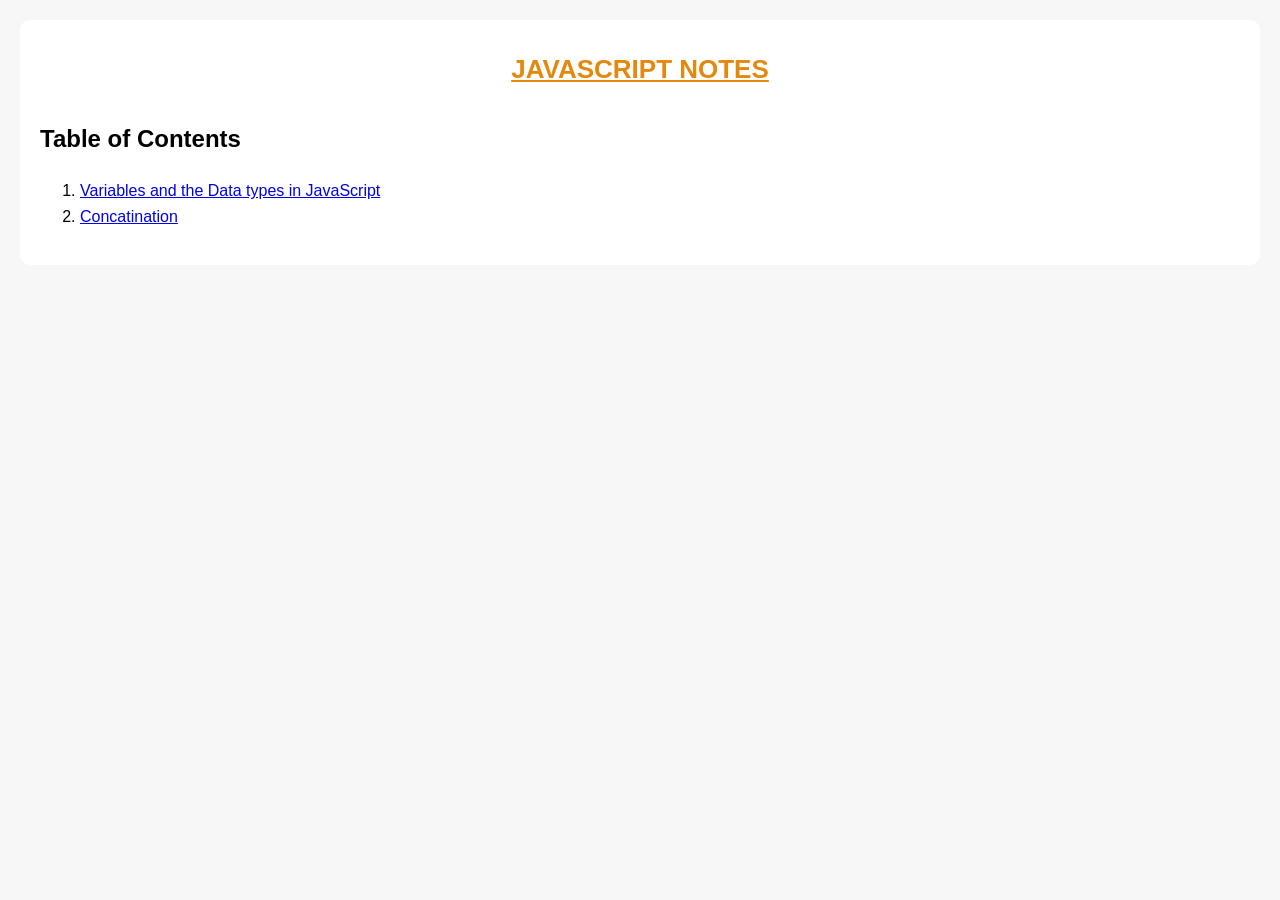
==== index.html @ ae6fb250 "added concatination and the added on index page as well" ====
<!DOCTYPE html>
<html lang="en">

<head>
  <meta charset="UTF-8">
  <meta name="viewport" content="width=device-width, initial-scale=1.0">
  <title>JavaScript Notes</title>

  <link rel="stylesheet" href="css\styles.css">
</head>

<body>
  <div class="container body">
    <div Class="page_title">JAVASCRIPT NOTES</div>

    <div>
      <h2>Table of Contents</h2>
      <ol>
        <li>
          <a href="..pages\variablesAndDataTypes.html">Variables and the Data types in JavaScript</a>
        </li>
        <li>
          <a href="..pages\concatination.html">Concatination</a>
        </li>
      </ol>
    </div>

  </div>

</body>

</html>
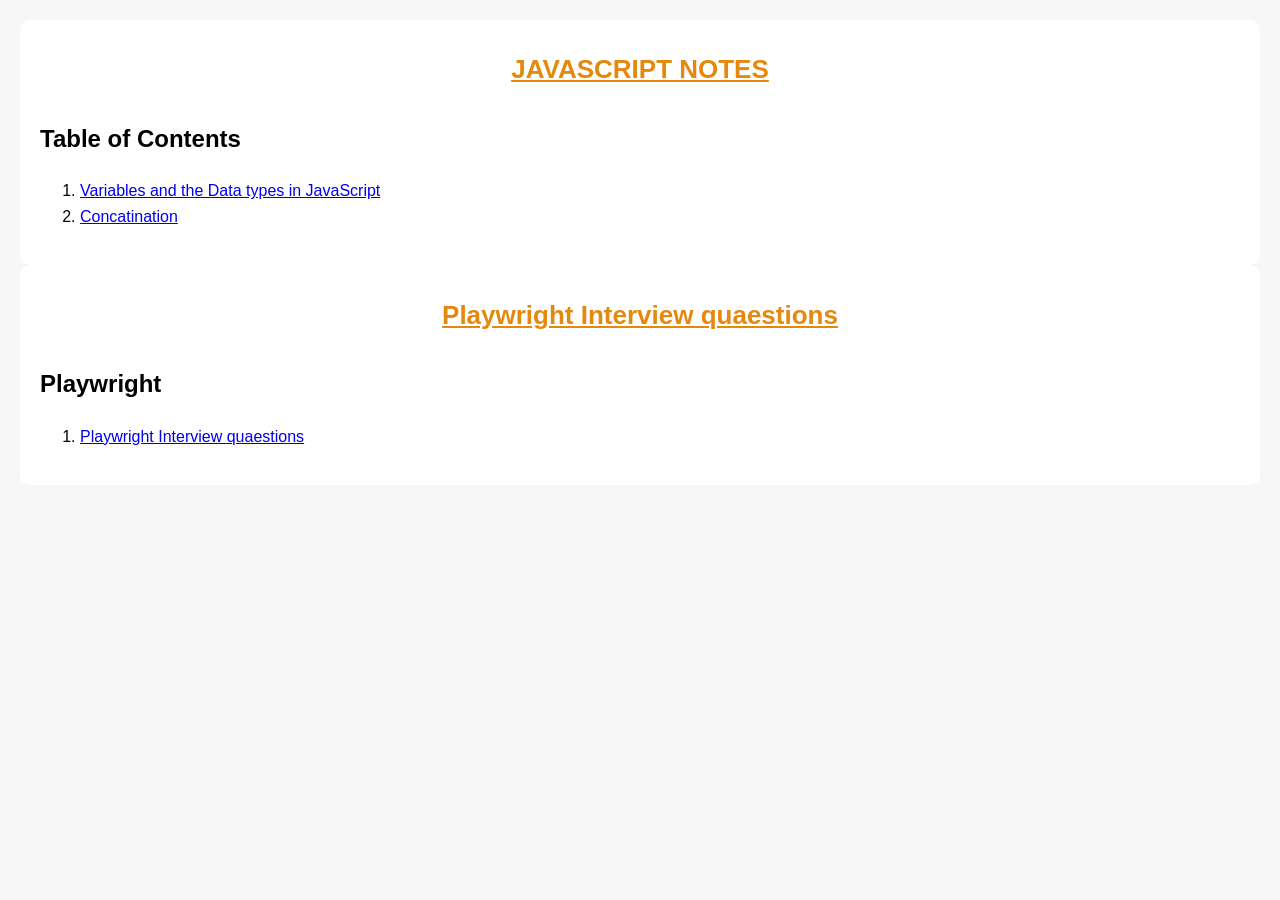
==== commit a272712e: "added the playwright interview questions and answers" ====
--- a/index.html
+++ b/index.html
@@ -27,6 +27,21 @@
 
   </div>
 
+
+  <div class="container body">
+    <div Class="page_title">Playwright Interview quaestions </div>
+
+    <div>
+      <h2>Playwright</h2>
+      <ol>
+        <li>
+          <a href="..pages\InterviewQuestionsPlaywright.html">Playwright Interview quaestions</a>
+        </li>
+      </ol>
+    </div>
+
+  </div>
+
 </body>
 
 </html>
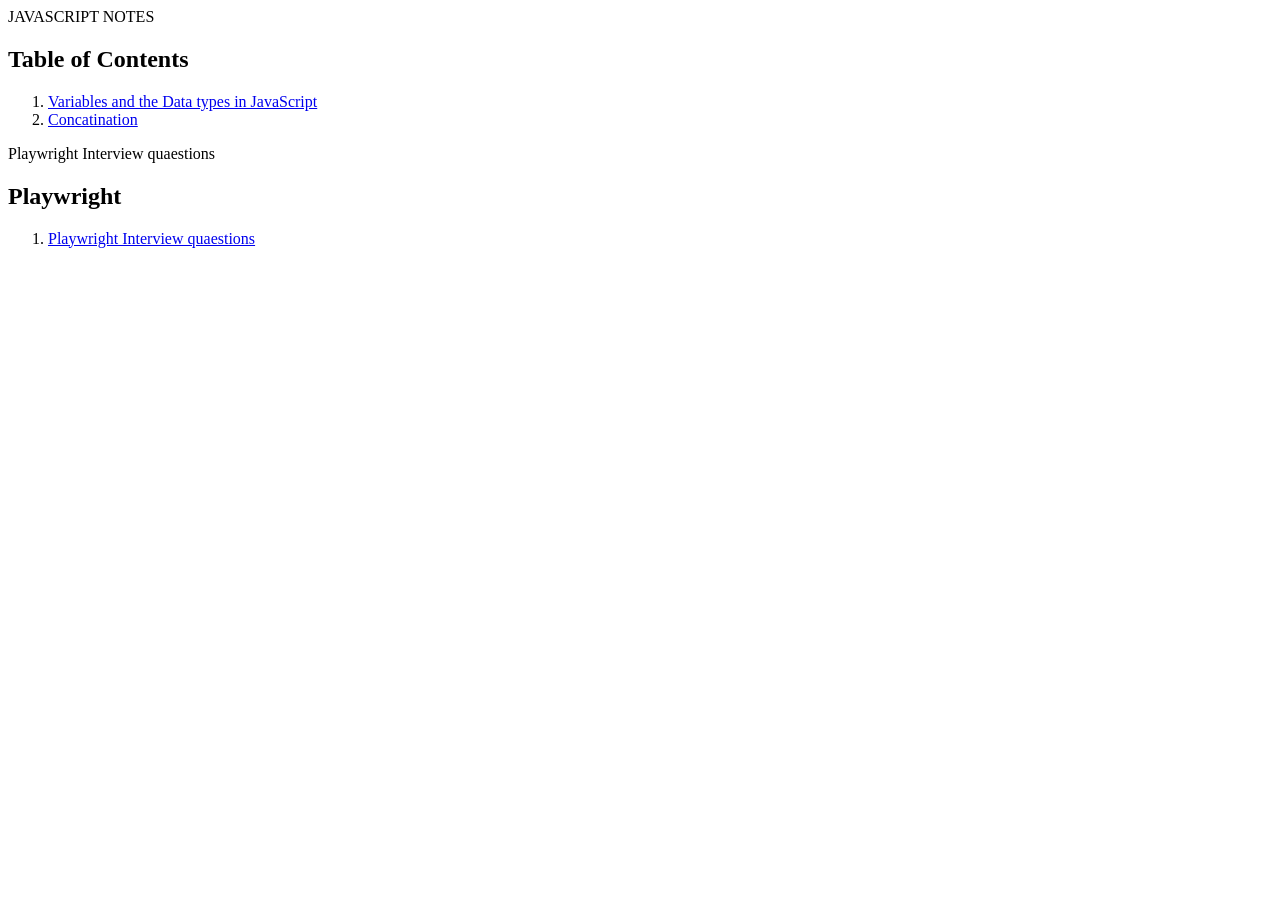
==== commit bb3f336b: "updated index file" ====
--- a/index.html
+++ b/index.html
@@ -6,7 +6,7 @@
   <meta name="viewport" content="width=device-width, initial-scale=1.0">
   <title>JavaScript Notes</title>
 
-  <link rel="stylesheet" href="css\styles.css">
+  <link rel="stylesheet" href="..css\styles.css">
 </head>
 
 <body>
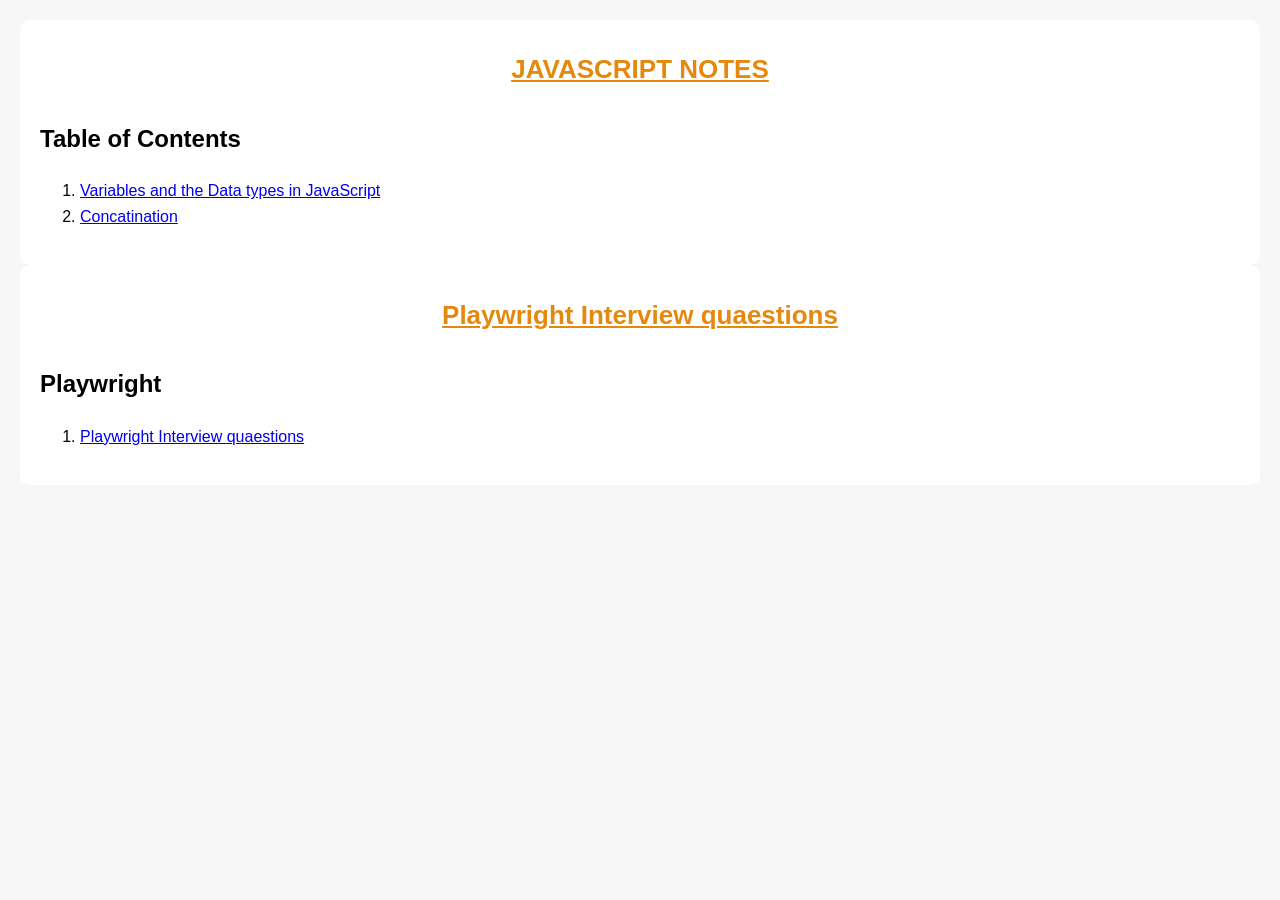
==== commit 6e9387ea: "updated the links" ====
--- a/index.html
+++ b/index.html
@@ -6,7 +6,7 @@
   <meta name="viewport" content="width=device-width, initial-scale=1.0">
   <title>JavaScript Notes</title>
 
-  <link rel="stylesheet" href="..css\styles.css">
+  <link rel="stylesheet" href="css\styles.css">
 </head>
 
 <body>
@@ -35,7 +35,7 @@
       <h2>Playwright</h2>
       <ol>
         <li>
-          <a href="..pages\InterviewQuestionsPlaywright.html">Playwright Interview quaestions</a>
+          <a href="pages\InterviewQuestionsPlaywright.html">Playwright Interview quaestions</a>
         </li>
       </ol>
     </div>
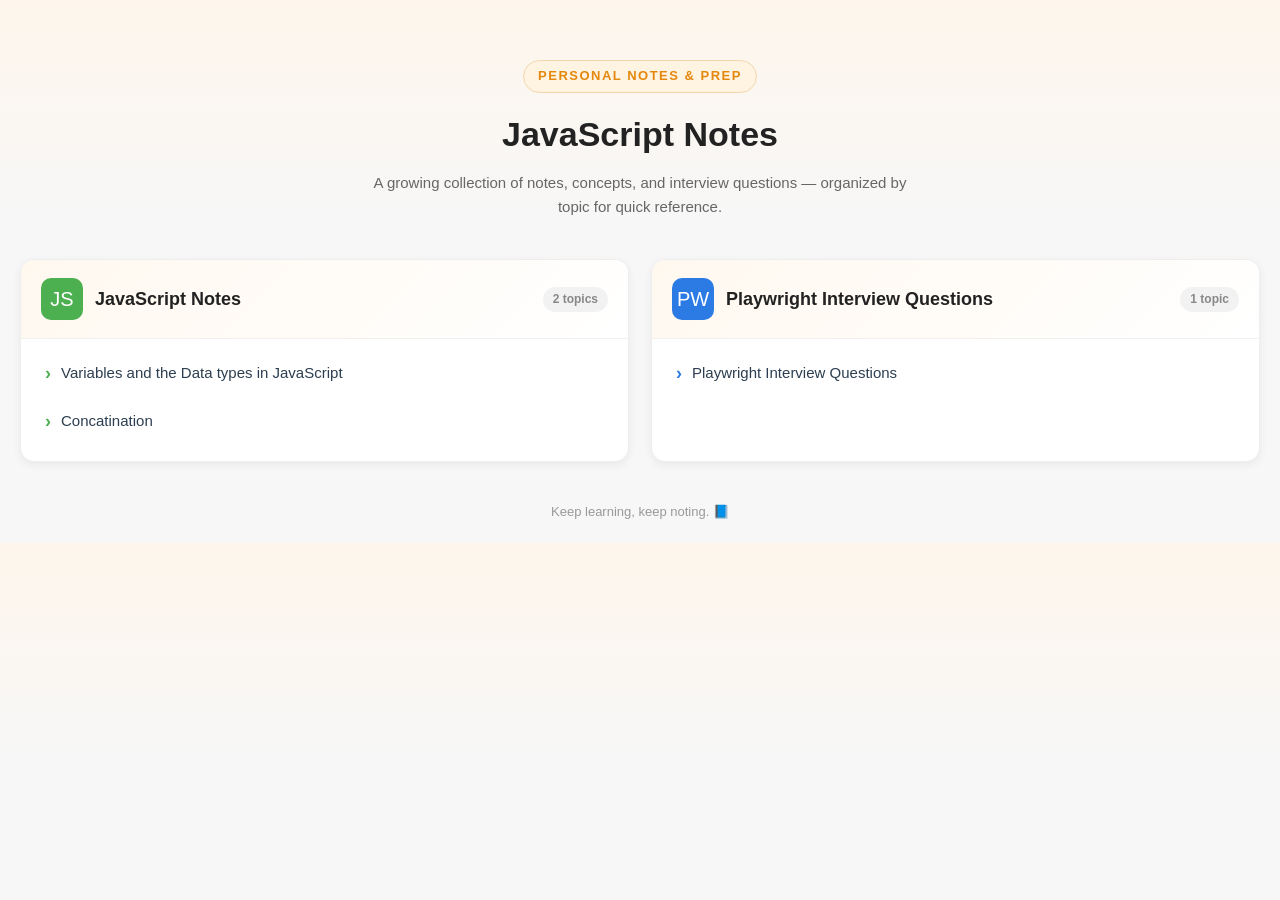
==== commit eaffebab: "updated the UI for the index.httml with claude ai" ====
--- a/index.html
+++ b/index.html
@@ -6,41 +6,51 @@
   <meta name="viewport" content="width=device-width, initial-scale=1.0">
   <title>JavaScript Notes</title>
 
-  <link rel="stylesheet" href="css\styles.css">
+  <link rel="stylesheet" href="/css/styles.css">
 </head>
 
 <body>
-  <div class="container body">
-    <div Class="page_title">JAVASCRIPT NOTES</div>
 
-    <div>
-      <h2>Table of Contents</h2>
-      <ol>
+  <div class="hero">
+    <span class="kicker">Personal Notes & Prep</span>
+    <h1>JavaScript Notes</h1>
+    <p>A growing collection of notes, concepts, and interview questions — organized by topic for quick reference.</p>
+  </div>
+
+  <div class="topics-grid">
+
+    <div class="topic-card">
+      <div class="topic-card-header">
+        <span class="topic-icon">JS</span>
+        <h2>JavaScript Notes</h2>
+        <span class="count">2 topics</span>
+      </div>
+      <ol class="topic-list">
         <li>
-          <a href="..pages\variablesAndDataTypes.html">Variables and the Data types in JavaScript</a>
+          <a href="pages/variablesAndDatatype.html">Variables and the Data types in JavaScript</a>
         </li>
         <li>
-          <a href="..pages\concatination.html">Concatination</a>
+          <a href="pages/concatination.html">Concatination</a>
+        </li>
+      </ol>
+    </div>
+
+    <div class="topic-card">
+      <div class="topic-card-header">
+        <span class="topic-icon">PW</span>
+        <h2>Playwright Interview Questions</h2>
+        <span class="count">1 topic</span>
+      </div>
+      <ol class="topic-list">
+        <li>
+          <a href="pages/InterviewQuestionsPlaywright.html">Playwright Interview Questions</a>
         </li>
       </ol>
     </div>
 
   </div>
 
-
-  <div class="container body">
-    <div Class="page_title">Playwright Interview quaestions </div>
-
-    <div>
-      <h2>Playwright</h2>
-      <ol>
-        <li>
-          <a href="pages\InterviewQuestionsPlaywright.html">Playwright Interview quaestions</a>
-        </li>
-      </ol>
-    </div>
-
-  </div>
+  <div class="site-footer">Keep learning, keep noting. 📘</div>
 
 </body>
 
--- a/css/styles.css
+++ b/css/styles.css
@@ -0,0 +1,269 @@
+strong {
+  color: #c40909;
+}
+
+.underline {
+  text-decoration: underline;
+  font-weight: bold;
+}
+
+* {
+  box-sizing: border-box;
+}
+
+body {
+  font-family: Arial, sans-serif;
+  line-height: 1.6;
+  margin: 20px;
+  background: linear-gradient(180deg, #fef6ec 0%, #f7f7f7 220px);
+  color: #333;
+}
+
+.page_title {
+  font-size: 26px;
+  font-weight: bold;
+  color: #e5880e;
+  text-decoration: underline;
+  display: flex;
+  justify-content: center;
+  align-items: center;
+  height: 60px;
+}
+
+h1 {
+  text-align: center;
+  color: #333;
+}
+
+.container {
+  max-width: 1440px;
+  margin: auto;
+  background: #fff;
+  padding: 20px;
+  border-radius: 10px;
+}
+
+.qa {
+  margin-bottom: 20px;
+  padding: 15px;
+  border-left: 5px solid #4caf50;
+  background: #f9f9f9;
+}
+
+.question {
+  font-weight: bold;
+  color: #2c3e50;
+  font-size: 20px;
+}
+
+.impquestion {
+  font-weight: bold;
+  color: #e5880e;
+  font-size: 20px;
+}
+
+.answer {
+  margin-top: 8px;
+  color: #444;
+}
+
+.section {
+  background: #fff;
+  padding: 15px;
+  margin-bottom: 20px;
+  border-radius: 8px;
+  box-shadow: 0px 2px 5px rgba(0, 0, 0, 0.1);
+}
+
+code {
+  padding: 2px 5px;
+  border-radius: 4px;
+}
+
+pre {
+  background: #272822;
+  color: #f8f8f2;
+  padding: 10px;
+  border-radius: 5px;
+  overflow-x: auto;
+}
+
+table {
+  width: 100%;
+  border-collapse: collapse;
+  margin-top: 20px;
+}
+
+th,
+td {
+  border: 1px solid #999;
+  padding: 10px;
+  text-align: left;
+}
+
+th {
+  background-color: #f2f2f2;
+}
+
+tr:nth-child(even) {
+  background-color: #fafafa;
+}
+
+/* ===== Additions for the beautified index page ===== */
+
+.hero {
+  max-width: 1440px;
+  margin: 0 auto 30px;
+  text-align: center;
+  padding: 40px 20px 10px;
+}
+
+.hero .kicker {
+  display: inline-block;
+  font-size: 13px;
+  font-weight: bold;
+  letter-spacing: 1.5px;
+  color: #e5880e;
+  background: #fff3e2;
+  border: 1px solid #f3d5ab;
+  padding: 5px 14px;
+  border-radius: 999px;
+  margin-bottom: 14px;
+  text-transform: uppercase;
+}
+
+.hero h1 {
+  font-size: 34px;
+  margin: 0 0 10px;
+  color: #222;
+}
+
+.hero p {
+  color: #666;
+  font-size: 15px;
+  max-width: 560px;
+  margin: 0 auto;
+}
+
+.topics-grid {
+  max-width: 1440px;
+  margin: 0 auto 40px;
+  display: grid;
+  grid-template-columns: repeat(auto-fit, minmax(320px, 1fr));
+  gap: 22px;
+}
+
+.topic-card {
+  background: #fff;
+  border-radius: 14px;
+  padding: 0;
+  box-shadow: 0 3px 10px rgba(0, 0, 0, 0.06);
+  border: 1px solid #eee;
+  overflow: hidden;
+  transition:
+    transform 0.18s ease,
+    box-shadow 0.18s ease;
+}
+
+.topic-card:hover {
+  transform: translateY(-4px);
+  box-shadow: 0 10px 24px rgba(0, 0, 0, 0.1);
+}
+
+.topic-card-header {
+  display: flex;
+  align-items: center;
+  gap: 12px;
+  padding: 18px 20px;
+  background: linear-gradient(135deg, #fff8ef, #ffffff);
+  border-bottom: 1px solid #f1f1f1;
+}
+
+.topic-icon {
+  width: 42px;
+  height: 42px;
+  flex-shrink: 0;
+  border-radius: 10px;
+  display: flex;
+  align-items: center;
+  justify-content: center;
+  font-size: 20px;
+  color: #fff;
+  background: #4caf50;
+}
+
+.topic-card:nth-of-type(2) .topic-icon {
+  background: #2c7be5;
+}
+
+.topic-card-header h2 {
+  margin: 0;
+  font-size: 18px;
+  color: #222;
+}
+
+.topic-card-header .count {
+  margin-left: auto;
+  font-size: 12px;
+  font-weight: bold;
+  color: #888;
+  background: #f2f2f2;
+  padding: 3px 10px;
+  border-radius: 999px;
+  white-space: nowrap;
+}
+
+.topic-list {
+  list-style: none;
+  margin: 0;
+  padding: 10px 12px 16px;
+}
+
+.topic-list li {
+  margin: 0;
+}
+
+.topic-list a {
+  display: flex;
+  align-items: center;
+  gap: 10px;
+  padding: 12px 12px;
+  border-radius: 8px;
+  color: #2c3e50;
+  text-decoration: none;
+  font-size: 15px;
+  transition:
+    background 0.15s ease,
+    color 0.15s ease,
+    padding-left 0.15s ease;
+}
+
+.topic-list a:hover {
+  background: #f5faf6;
+  color: #2f8f3d;
+  padding-left: 16px;
+}
+
+.topic-list a::before {
+  content: "›";
+  font-weight: bold;
+  color: #4caf50;
+  font-size: 18px;
+  line-height: 1;
+}
+
+.topic-card:nth-of-type(2) .topic-list a:hover {
+  background: #f2f7fd;
+  color: #1a5bb8;
+}
+
+.topic-card:nth-of-type(2) .topic-list a::before {
+  color: #2c7be5;
+}
+
+.site-footer {
+  text-align: center;
+  color: #999;
+  font-size: 13px;
+  margin: 30px 0 10px;
+}
